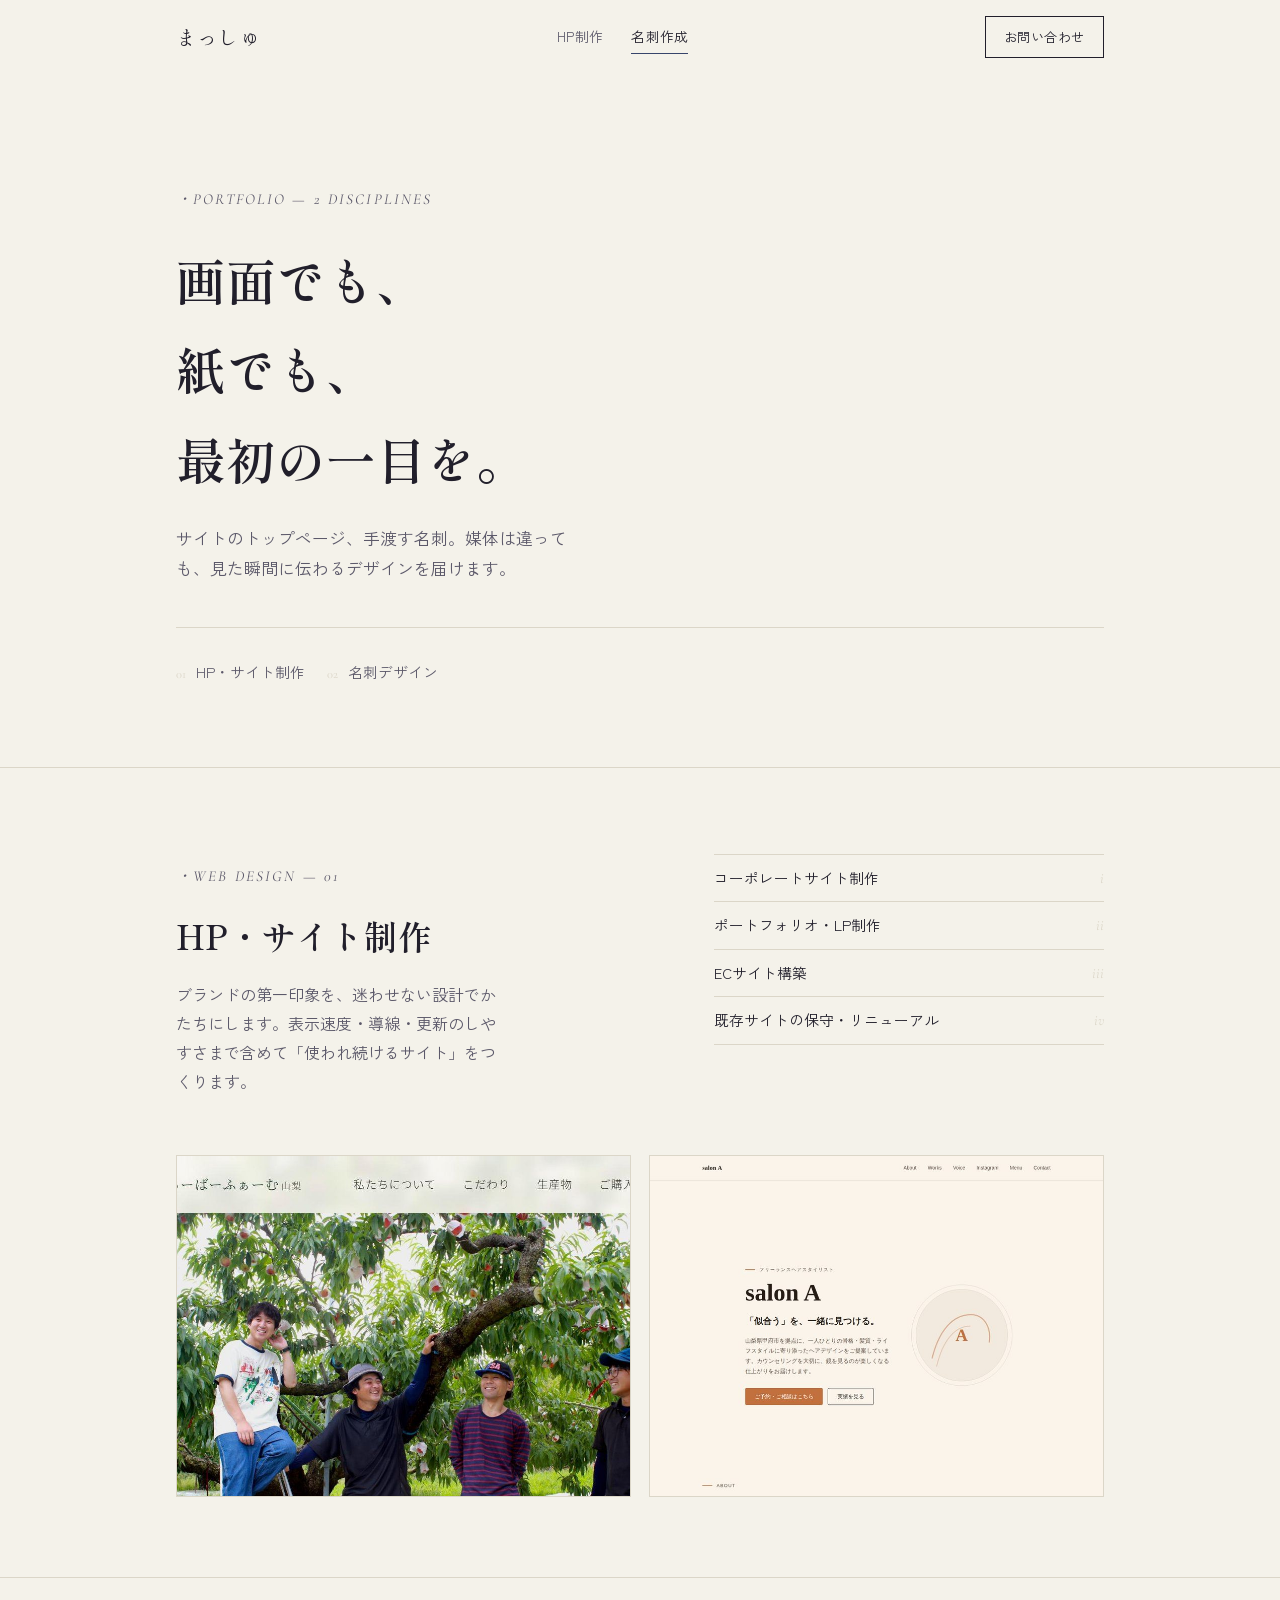
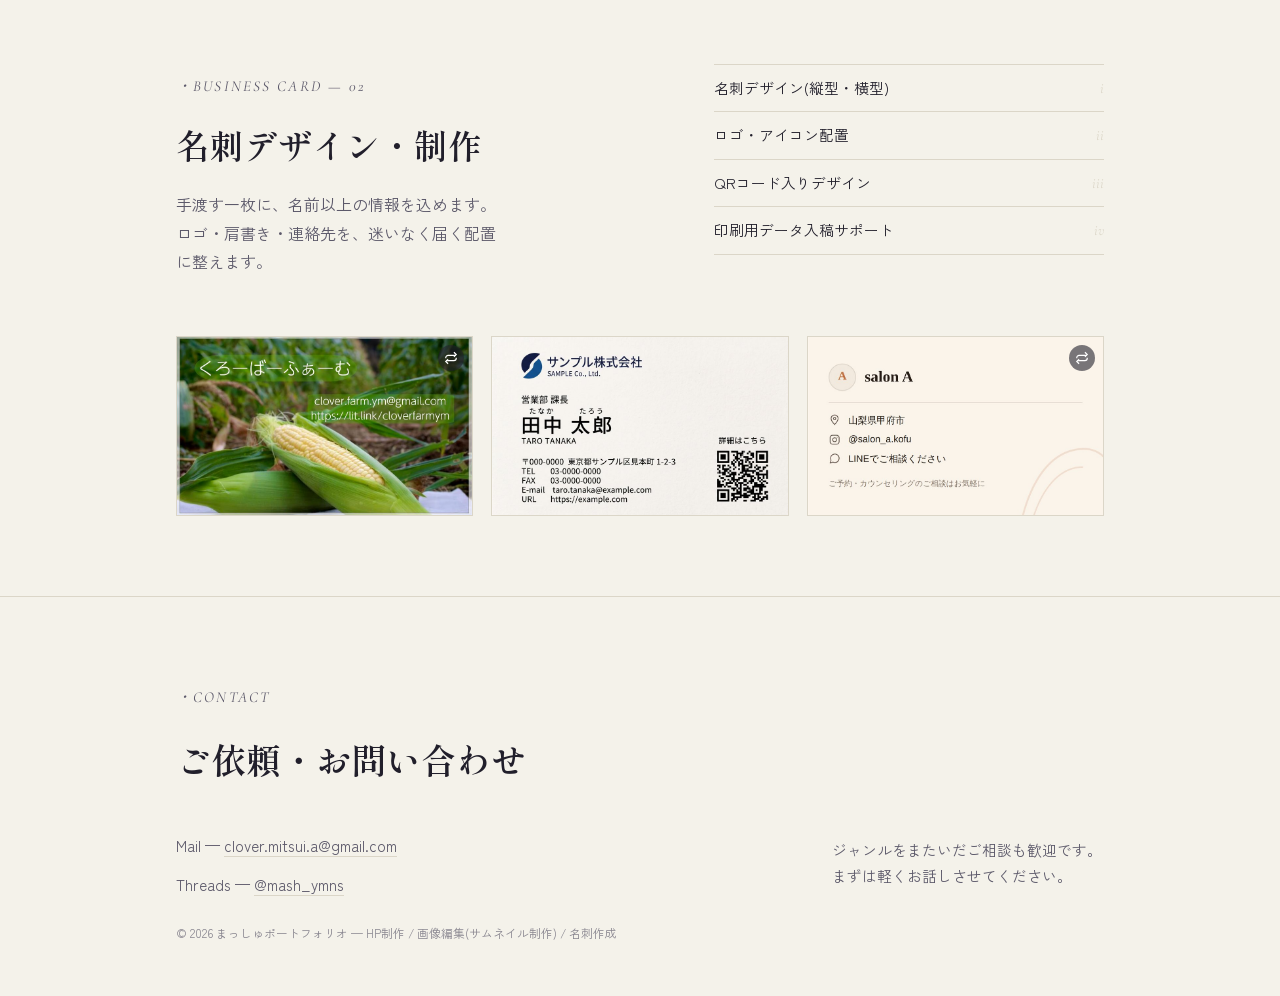
==== images/produce/index.html @ c039bc0c "Add files via upload" ====
<!DOCTYPE html>
<html lang="ja">
<head>
<meta charset="UTF-8">
<meta name="viewport" content="width=device-width, initial-scale=1.0">
<title>まっしゅスタジオ</title>
<style>
  @import url('https://fonts.googleapis.com/css2?family=Shippori+Mincho:wght@400;500;600;700&family=Zen+Kaku+Gothic+New:wght@300;400;500;700&family=Cormorant+Garamond:ital,wght@0,500;1,500;1,600&display=swap');

  :root{
    --paper:#F4F2EA;
    --surface:#FFFFFF;
    --ink:#211F2B;
    --ink-soft:#5C596A;
    --indigo:#37456B;
    --plum:#7C4B63;
    --line:#DBD6C8;
    --shadow: 0 1px 0 rgba(33,31,43,0.06);
    --radius: 2px;
  }
  @media (prefers-color-scheme: dark){
    :root:not([data-theme="light"]){
      --paper:#17171D;
      --surface:#1F2028;
      --ink:#EDEAE1;
      --ink-soft:#A9A5B2;
      --indigo:#93A6D6;
      --plum:#D096AC;
      --line:#34323F;
      --shadow: 0 1px 0 rgba(0,0,0,0.3);
    }
  }
  :root[data-theme="dark"]{
    --paper:#17171D;
    --surface:#1F2028;
    --ink:#EDEAE1;
    --ink-soft:#A9A5B2;
    --indigo:#93A6D6;
    --plum:#D096AC;
    --line:#34323F;
    --shadow: 0 1px 0 rgba(0,0,0,0.3);
  }

  *{box-sizing:border-box;}
  html{scroll-behavior:smooth;}
  body{
    margin:0;
    background:var(--paper);
    color:var(--ink);
    font-family:"Zen Kaku Gothic New", "Hiragino Sans", "Noto Sans JP", sans-serif;
    font-weight:400;
    line-height:1.8;
    -webkit-font-smoothing:antialiased;
  }
  img{max-width:100%;}
  [hidden]{display:none!important;}

  a{color:inherit;}
  h1,h2,h3{font-family:"Shippori Mincho", serif; font-weight:600; text-wrap:balance; margin:0;}
  .eyebrow{
    font-family:"Cormorant Garamond", serif;
    font-style:italic;
    font-size:0.95rem;
    letter-spacing:0.14em;
    color:var(--ink-soft);
    display:flex;
    align-items:center;
    gap:0.6em;
  }

  .wrap{max-width:1040px; margin:0 auto; padding-inline:clamp(20px, 5vw, 56px);}

  /* header / nav */
  header{
    position:sticky; top:0; z-index:50;
    background:color-mix(in srgb, var(--paper) 88%, transparent);
    backdrop-filter:blur(6px);
    border-bottom:1px solid transparent;
    transition:border-color .25s ease;
  }
  header.scrolled{border-bottom-color:var(--line);}
  .nav-row{
    display:flex; align-items:center; justify-content:space-between;
    gap:24px; padding-block:16px;
  }
  .brand{
    font-family:"Shippori Mincho", serif;
    font-size:1.25rem;
    letter-spacing:0.06em;
  }
  .brand small{
    display:block;
    font-family:"Cormorant Garamond", serif; font-style:italic;
    font-size:0.7rem; letter-spacing:0.18em; color:var(--ink-soft);
    margin-top:2px;
  }
  nav.links{
    display:flex; gap:clamp(14px,2.4vw,28px);
    overflow-x:auto; scrollbar-width:none;
    font-size:0.86rem; letter-spacing:0.02em;
  }
  nav.links::-webkit-scrollbar{display:none;}
  nav.links a{
    white-space:nowrap; text-decoration:none; color:var(--ink-soft);
    padding-block:4px; border-bottom:1px solid transparent;
    transition:color .2s ease, border-color .2s ease;
  }
  nav.links a:hover, nav.links a.active{color:var(--ink); border-color:var(--indigo);}
  .contact-pill{
    flex:none;
    border:1px solid var(--ink);
    padding:8px 18px;
    font-size:0.82rem;
    letter-spacing:0.04em;
    text-decoration:none;
    color:var(--ink);
    transition:background .2s ease, color .2s ease;
    white-space:nowrap;
  }
  .contact-pill:hover{background:var(--ink); color:var(--paper);}

  /* hero */
  .hero{padding-block:clamp(56px,10vw,96px) clamp(40px,7vw,72px);}
  .hero .eyebrow{margin-bottom:22px;}
  .hero h1{
    font-size:clamp(2rem, 4.6vw, 3.1rem);
    max-width:14ch;
  }
  .hero .thesis{
    margin-top:20px;
    max-width:46ch;
    font-size:1.05rem;
    color:var(--ink-soft);
  }
  .discipline-index{
    margin-top:44px;
    border-top:1px solid var(--line);
    padding-top:22px;
    display:flex; flex-wrap:wrap;
    gap:10px 0;
  }
  .discipline-index a{
    text-decoration:none;
    display:flex; align-items:baseline; gap:10px;
    padding:9px 22px 9px 0;
    font-size:0.92rem;
    color:var(--ink-soft);
  }
  .discipline-index a:hover{color:var(--indigo);}
  .discipline-index .num{
    font-family:"Cormorant Garamond", serif;
    font-size:0.78rem;
    color:var(--line);
  }

  /* service sections */
  .service{
    padding-block:clamp(48px,8vw,80px);
    border-top:1px solid var(--line);
  }
  .service-head{
    display:grid;
    grid-template-columns:1.3fr 1fr;
    gap:32px;
    align-items:start;
  }
  .service-head h2{font-size:clamp(1.5rem,3vw,2.1rem); margin-top:14px;}
  .philosophy{margin-top:14px; color:var(--ink-soft); max-width:40ch;}
  .menu-list{margin:6px 0 0; padding:0; list-style:none;}
  .menu-list li{
    padding-block:10px;
    border-bottom:1px solid var(--line);
    font-size:0.92rem;
    display:flex; justify-content:space-between; gap:12px;
    color:var(--ink-soft);
  }
  .menu-list li:first-child{border-top:1px solid var(--line);}
  .menu-list li span:first-child{color:var(--ink);}
  .menu-list li .mk{font-family:"Cormorant Garamond", serif; font-style:italic; color:var(--line);}

  .tiles{
    margin-top:clamp(28px,5vw,44px);
    display:grid;
    gap:18px;
  }
  .tile{
    position:relative;
    border:1px solid var(--line);
    overflow:hidden;
    background:var(--surface);
  }
  .tile .art{
    display:flex; align-items:center; justify-content:center;
    width:100%; height:100%;
  }
  .tile .art svg{width:34%; max-width:64px; opacity:0.85;}
  .tile > img{width:100%; height:100%; object-fit:cover; display:block;}
  .tile figcaption, .tile .cap{
    position:absolute; left:0; right:0; bottom:0;
    padding:10px 14px;
    font-size:0.78rem;
    color:var(--ink-soft);
    background:linear-gradient(0deg, color-mix(in srgb, var(--surface) 88%, transparent), transparent);
    z-index:2;
  }
  figure{margin:0;}

  .tiles.g2{grid-template-columns:repeat(2,1fr);}
  .tiles.g3{grid-template-columns:repeat(3,1fr);}
  .tiles.g4{grid-template-columns:repeat(4,1fr);}
  .ratio-43{aspect-ratio:4/3;}
  .ratio-11{aspect-ratio:1/1;}
  .ratio-34{aspect-ratio:3/4;}
  .ratio-card{aspect-ratio:91/55;}

  .tile--web{background:linear-gradient(150deg, color-mix(in srgb, var(--indigo) 20%, var(--surface)), color-mix(in srgb, var(--indigo) 4%, var(--surface)));}
  .tile--card{background:linear-gradient(150deg, color-mix(in srgb, var(--ink) 14%, var(--surface)), color-mix(in srgb, var(--ink) 3%, var(--surface)));}

  .tile--web .art svg{color:var(--indigo);}
  .tile--card .art svg{color:var(--ink-soft);}

  /* flip card (real work sample) */
  .flip-card{
    appearance:none; -webkit-appearance:none;
    padding:0; margin:0; font:inherit; text-align:left;
    display:block; cursor:pointer;
  }
  .flip-card-inner{
    display:block; position:relative; width:100%; height:100%;
    transition:transform .6s cubic-bezier(.4,.2,.2,1);
    transform-style:preserve-3d;
  }
  .flip-card.is-flipped .flip-card-inner{transform:rotateY(180deg);}
  .flip-face{
    display:block; position:absolute; inset:0;
    backface-visibility:hidden; -webkit-backface-visibility:hidden;
  }
  .flip-face img{width:100%; height:100%; object-fit:cover; display:block;}
  .flip-back{transform:rotateY(180deg);}
  .flip-hint{
    position:absolute; top:8px; right:8px;
    width:26px; height:26px; border-radius:50%;
    background:color-mix(in srgb, var(--ink) 60%, transparent);
    color:#fff; display:flex; align-items:center; justify-content:center;
    pointer-events:none; z-index:2;
  }
  .flip-hint svg{width:14px; height:14px;}

  /* footer */
  footer{
    border-top:1px solid var(--line);
    padding-block:clamp(48px,8vw,72px) 40px;
  }
  footer h2{font-size:clamp(1.5rem,3.4vw,2.2rem); white-space:nowrap;}
  .footer-grid{
    margin-top:32px;
    display:grid;
    grid-template-columns:1fr auto;
    gap:24px;
    align-items:end;
  }
  .contact-list{list-style:none; margin:0; padding:0; font-size:0.94rem; color:var(--ink-soft);}
  .contact-list li{padding-block:6px;}
  .contact-list a{text-decoration:none; border-bottom:1px solid var(--line);}
  .contact-list a:hover{border-color:var(--indigo); color:var(--indigo);}
  .fineprint{margin-top:18px; font-size:0.74rem; color:var(--ink-soft); opacity:0.7;}

  @media (max-width:760px){
    .service-head{grid-template-columns:1fr;}
    .tiles.g3, .tiles.g4{grid-template-columns:repeat(2,1fr);}
    .footer-grid{grid-template-columns:1fr;}
  }
  @media (max-width:480px){
    .tiles.g2, .tiles.g3, .tiles.g4{grid-template-columns:1fr;}
  }

  :focus-visible{outline:2px solid var(--indigo); outline-offset:2px;}
  @media (prefers-reduced-motion: reduce){
    html{scroll-behavior:auto;}
    *{transition:none!important;}
  }
</style>
</head>
<body>


<header id="site-header">
  <div class="wrap nav-row">
    <a href="#top" class="brand" style="text-decoration:none;">まっしゅ
    </a>
    <nav class="links" id="nav-links">
      <a href="#web" data-nav>HP制作</a>
      <a href="#card" data-nav>名刺作成</a>
    </nav>
    <a class="contact-pill" href="#contact">お問い合わせ</a>
  </div>
</header>

<main id="top">

  <section class="hero wrap">
    <p class="eyebrow">・PORTFOLIO — 2 DISCIPLINES</p>
    <h1>画面でも、紙でも、<br>最初の一目を。</h1>
    <p class="thesis">
      サイトのトップページ、手渡す名刺。媒体は違っても、見た瞬間に伝わるデザインを届けます。
    </p>
    <div class="discipline-index">
      <a href="#web"><span class="num">01</span>HP・サイト制作</a>
      <a href="#card"><span class="num">02</span>名刺デザイン</a>
    </div>
  </section>

  <!-- 01 WEB -->
  <section class="service" id="web">
    <div class="wrap">
      <div class="service-head">
        <div>
          <p class="eyebrow">・WEB DESIGN — 01</p>
          <h2>HP・サイト制作</h2>
          <p class="philosophy">ブランドの第一印象を、迷わせない設計でかたちにします。表示速度・導線・更新のしやすさまで含めて「使われ続けるサイト」をつくります。</p>
        </div>
        <ul class="menu-list">
          <li><span>コーポレートサイト制作</span><span class="mk">i</span></li>
          <li><span>ポートフォリオ・LP制作</span><span class="mk">ii</span></li>
          <li><span>ECサイト構築</span><span class="mk">iii</span></li>
          <li><span>既存サイトの保守・リニューアル</span><span class="mk">iv</span></li>
        </ul>
      </div>
      <div class="tiles g2">
        <a href="https://mash-yamanashi.github.io/cloverfarm-hp/" target="_blank" rel="noopener" style="text-decoration:none;color:inherit;display:block;" aria-label="くろーばーふぁーむ山梨 のサイトを新しいタブで開く">
          <figure class="tile ratio-43 tile--web">
            <img src="[data-uri]" alt="くろーばーふぁーむ山梨 コーポレートサイトのトップページ">
          </figure>
        </a>
        <a href="salon-a.html" target="_blank" rel="noopener" style="text-decoration:none;color:inherit;display:block;" aria-label="salon A のサイトを新しいタブで開く">
  <figure class="tile ratio-43 tile--web">
            <img src="[data-uri]" alt="美容師サロンサイト「salon A」トップページデザイン">
            </figure>
        </a>
      </div>
    </div>
  </section>

  <!-- 03 BUSINESS CARD -->
  <section class="service" id="card">
    <div class="wrap">
      <div class="service-head">
        <div>
          <p class="eyebrow">・BUSINESS CARD — 02</p>
          <h2>名刺デザイン・制作</h2>
          <p class="philosophy">手渡す一枚に、名前以上の情報を込めます。ロゴ・肩書き・連絡先を、迷いなく届く配置に整えます。</p>
        </div>
        <ul class="menu-list">
          <li><span>名刺デザイン(縦型・横型)</span><span class="mk">i</span></li>
          <li><span>ロゴ・アイコン配置</span><span class="mk">ii</span></li>
          <li><span>QRコード入りデザイン</span><span class="mk">iii</span></li>
          <li><span>印刷用データ入稿サポート</span><span class="mk">iv</span></li>
        </ul>
      </div>
      <div class="tiles g3">
        <button type="button" class="tile ratio-card flip-card" aria-pressed="false" aria-label="くろーばーふぁーむ 様 名刺デザイン。クリックで裏面を表示">
          <span class="flip-card-inner">
            <span class="flip-face flip-front"><img src="[data-uri]" alt="くろーばーふぁーむ 名刺デザイン(表)"></span>
            <span class="flip-face flip-back"><img src="[data-uri]" alt="くろーばーふぁーむ 名刺デザイン(裏)"></span>
          </span>
          <span class="flip-hint" aria-hidden="true"><svg viewBox="0 0 24 24" fill="none" stroke="currentColor" stroke-width="2"><path d="M17 2.1l4 4-4 4"/><path d="M3 12.6v-1a4 4 0 0 1 4-4h13.4"/><path d="M7 21.9l-4-4 4-4"/><path d="M21 11.4v1a4 4 0 0 1-4 4H3.6"/></svg></span>
        </button>
        <figure class="tile ratio-card tile--card">
          <img src="[data-uri]" alt="サンプル株式会社 名刺デザイン(QRコード入りテンプレート)">
        </figure>
        <button type="button" class="tile ratio-card flip-card" aria-pressed="false" aria-label="salon A 様 名刺デザイン。クリックで裏面を表示">
          <span class="flip-card-inner">
            <span class="flip-face flip-front"><img src="[data-uri]" alt="salon A 名刺デザイン(表)"></span>
            <span class="flip-face flip-back"><img src="[data-uri]" alt="salon A 名刺デザイン(裏)"></span>
          </span>
          <span class="flip-hint" aria-hidden="true"><svg viewBox="0 0 24 24" fill="none" stroke="currentColor" stroke-width="2"><path d="M17 2.1l4 4-4 4"/><path d="M3 12.6v-1a4 4 0 0 1 4-4h13.4"/><path d="M7 21.9l-4-4 4-4"/><path d="M21 11.4v1a4 4 0 0 1-4 4H3.6"/></svg></span>
        </button>
      </div>
    </div>
  </section>

  <footer id="contact">
    <div class="wrap">
      <p class="eyebrow">・CONTACT</p>
      <h2>ご依頼・お問い合わせ</h2>
      <div class="footer-grid">
        <ul class="contact-list">
          <li>Mail — <a href="mailto:clover.mitsui.a@gmail.com">clover.mitsui.a@gmail.com</a></li>
          <li>Threads — <a href="https://www.threads.net/@mash_ymns" target="_blank" rel="noopener">@mash_ymns</a></li>
        </ul>
        <p style="max-width:34ch; color:var(--ink-soft); font-size:0.92rem;">ジャンルをまたいだご相談も歓迎です。まずは軽くお話しさせてください。</p>
      </div>
      <p class="fineprint">© 2026 まっしゅポートフォリオ — HP制作 / 画像編集(サムネイル制作) / 名刺作成</p>
    </div>
  </footer>
</main>

<script>
(function(){
  var header = document.getElementById('site-header');
  var onScroll = function(){
    header.classList.toggle('scrolled', window.scrollY > 8);
  };
  window.addEventListener('scroll', onScroll, {passive:true});
  onScroll();

  var links = Array.prototype.slice.call(document.querySelectorAll('#nav-links a'));
  var sections = links.map(function(a){ return document.querySelector(a.getAttribute('href')); }).filter(Boolean);
  if ('IntersectionObserver' in window && sections.length){
    var obs = new IntersectionObserver(function(entries){
      entries.forEach(function(entry){
        if (entry.isIntersecting){
          var id = '#' + entry.target.id;
          links.forEach(function(a){ a.classList.toggle('active', a.getAttribute('href') === id); });
        }
      });
    }, {rootMargin:'-45% 0px -50% 0px', threshold:0});
    sections.forEach(function(s){ obs.observe(s); });
  }

  var flipCards = document.querySelectorAll('.flip-card');
  flipCards.forEach(function(card){
    card.addEventListener('click', function(){
      var flipped = card.classList.toggle('is-flipped');
      card.setAttribute('aria-pressed', flipped ? 'true' : 'false');
    });
  });
})();
</script>

</body>
</html>
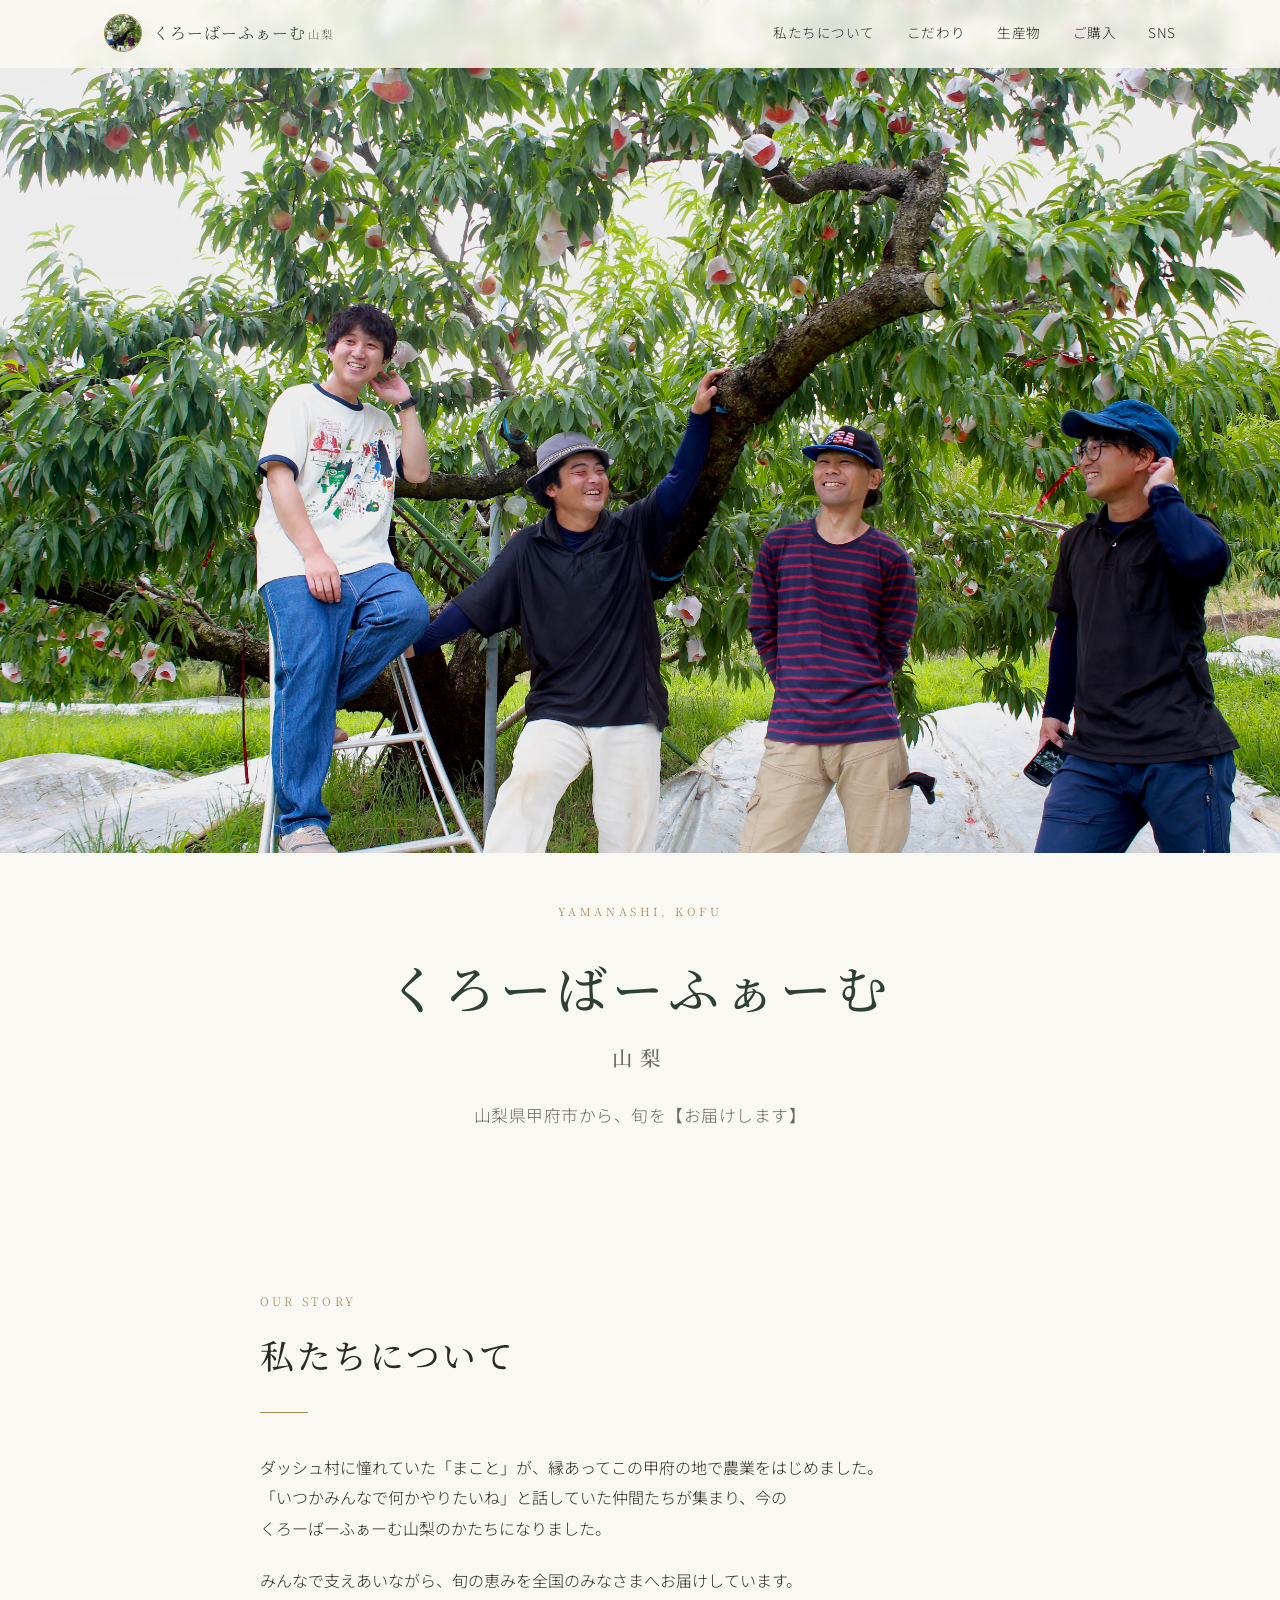
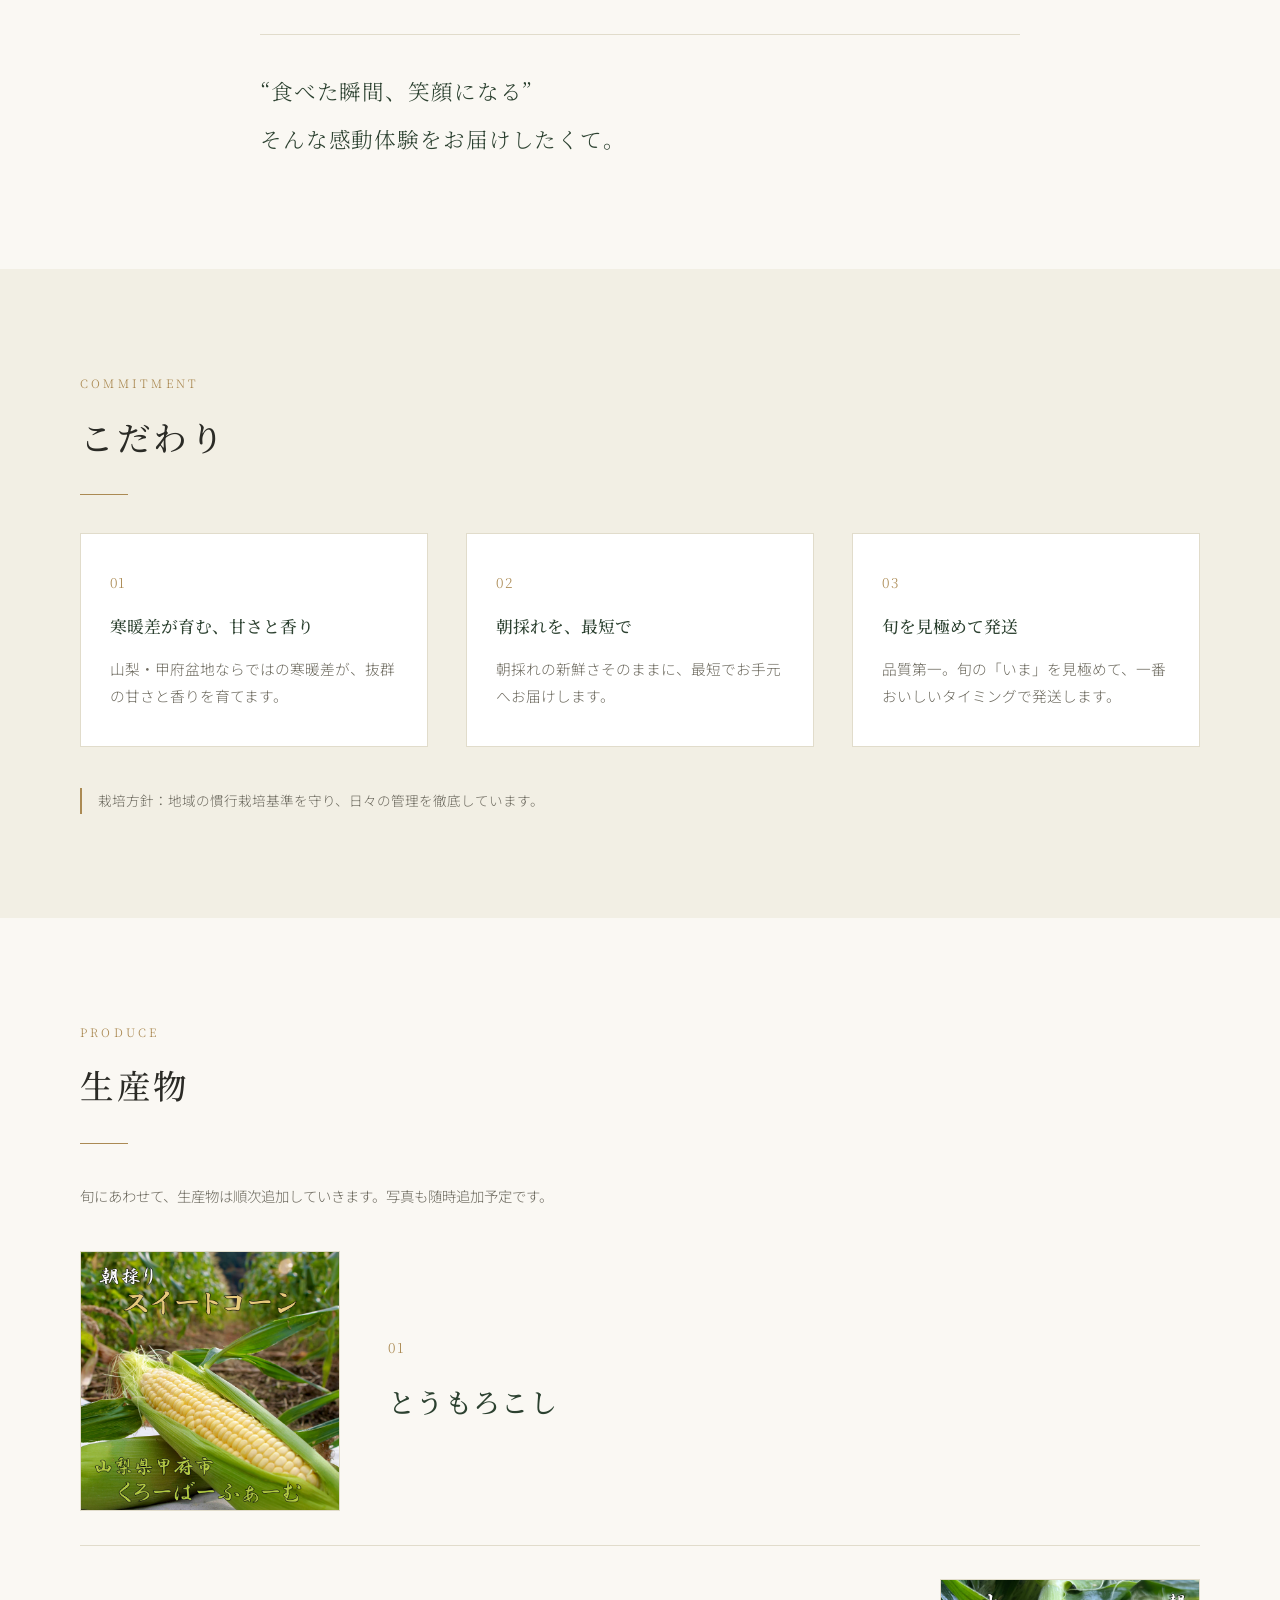
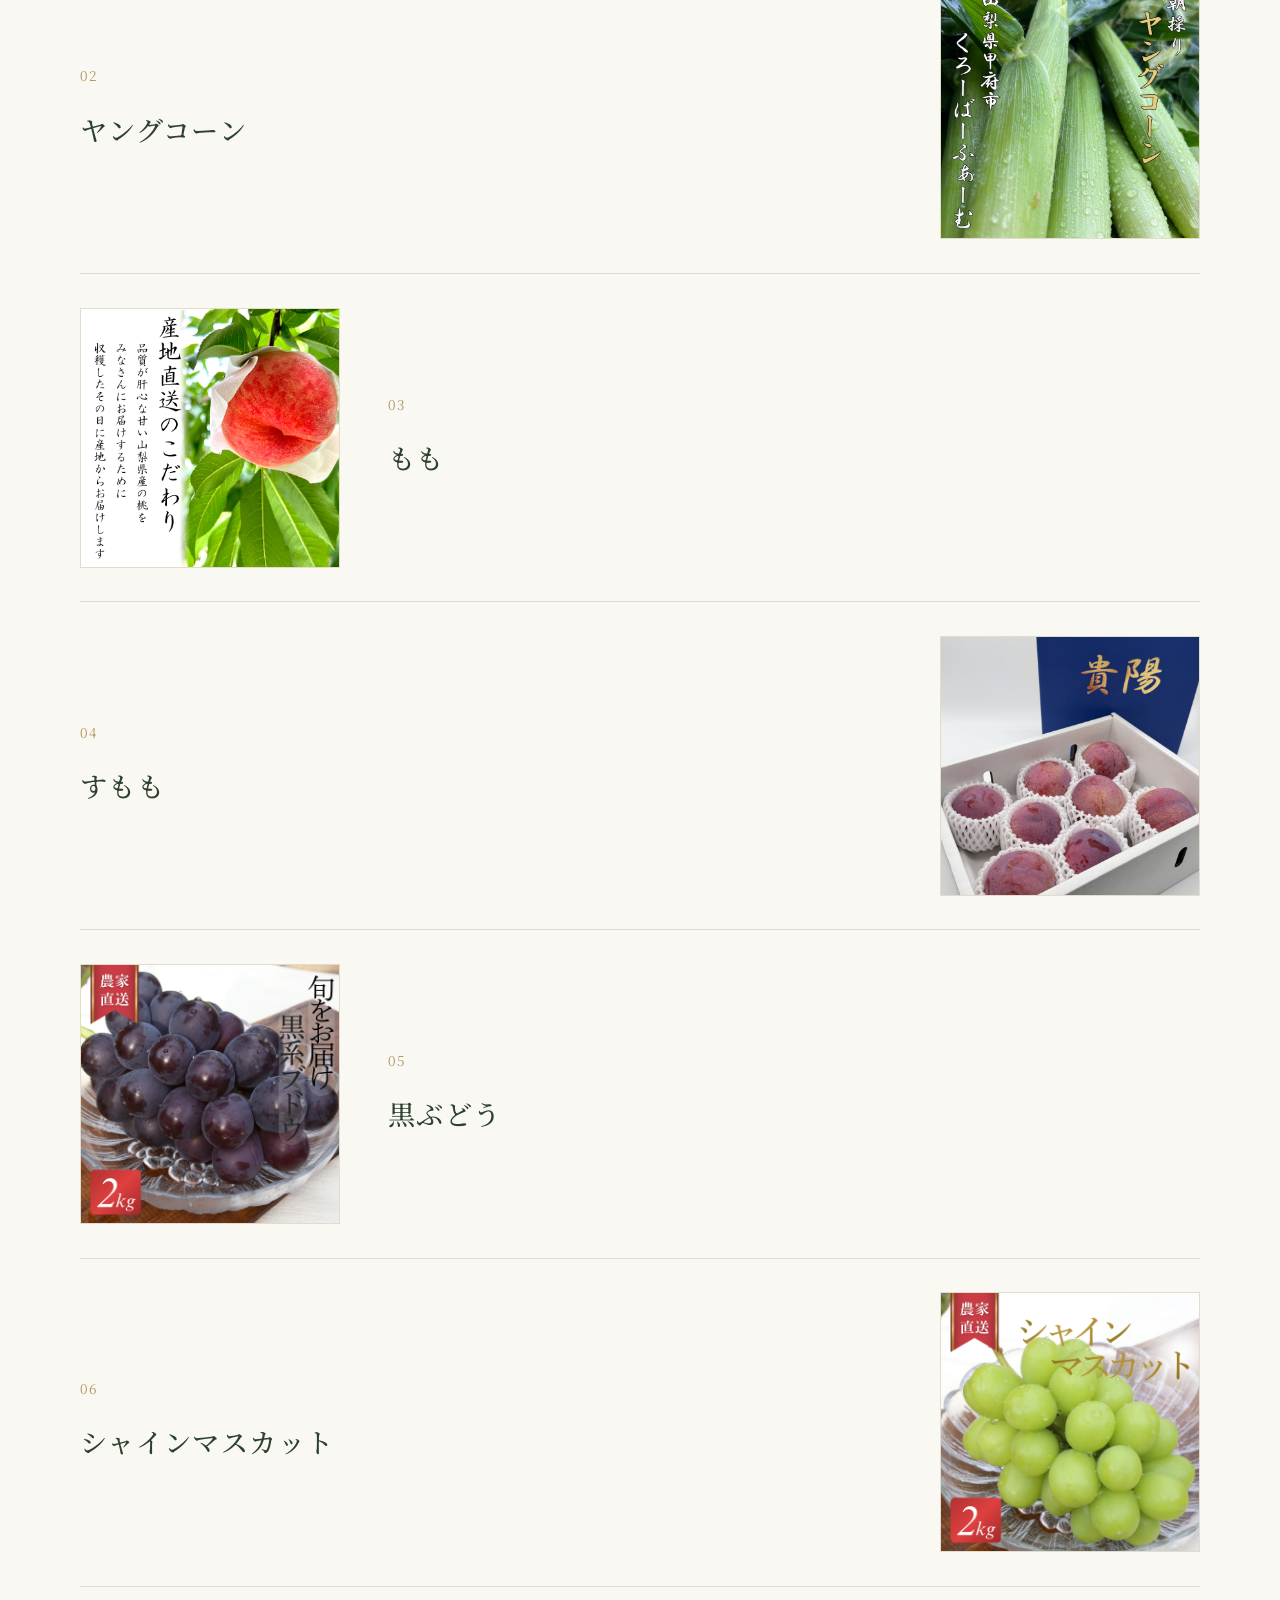
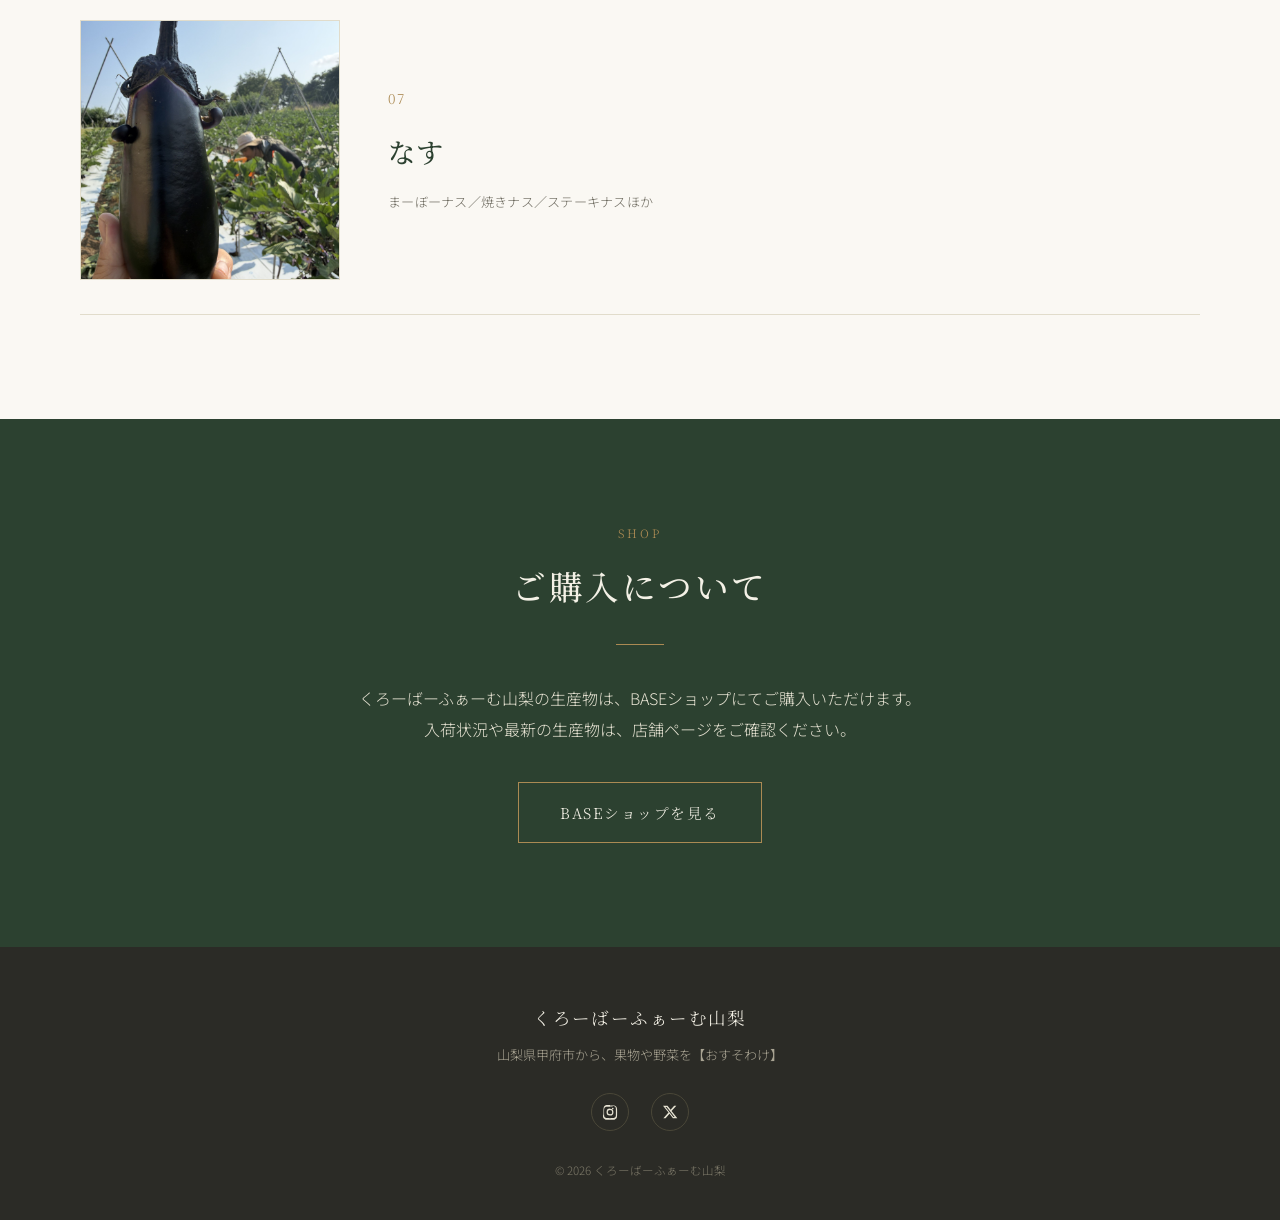
==== commit 3a15dd09: "Add files via upload" ====
--- a/images/produce/index.html
+++ b/images/produce/index.html
@@ -1,432 +1,254 @@
-<!DOCTYPE html>
+<!doctype html>
 <html lang="ja">
 <head>
 <meta charset="UTF-8">
 <meta name="viewport" content="width=device-width, initial-scale=1.0">
-<title>まっしゅスタジオ</title>
-<style>
-  @import url('https://fonts.googleapis.com/css2?family=Shippori+Mincho:wght@400;500;600;700&family=Zen+Kaku+Gothic+New:wght@300;400;500;700&family=Cormorant+Garamond:ital,wght@0,500;1,500;1,600&display=swap');
-
-  :root{
-    --paper:#F4F2EA;
-    --surface:#FFFFFF;
-    --ink:#211F2B;
-    --ink-soft:#5C596A;
-    --indigo:#37456B;
-    --plum:#7C4B63;
-    --line:#DBD6C8;
-    --shadow: 0 1px 0 rgba(33,31,43,0.06);
-    --radius: 2px;
-  }
-  @media (prefers-color-scheme: dark){
-    :root:not([data-theme="light"]){
-      --paper:#17171D;
-      --surface:#1F2028;
-      --ink:#EDEAE1;
-      --ink-soft:#A9A5B2;
-      --indigo:#93A6D6;
-      --plum:#D096AC;
-      --line:#34323F;
-      --shadow: 0 1px 0 rgba(0,0,0,0.3);
-    }
-  }
-  :root[data-theme="dark"]{
-    --paper:#17171D;
-    --surface:#1F2028;
-    --ink:#EDEAE1;
-    --ink-soft:#A9A5B2;
-    --indigo:#93A6D6;
-    --plum:#D096AC;
-    --line:#34323F;
-    --shadow: 0 1px 0 rgba(0,0,0,0.3);
-  }
-
-  *{box-sizing:border-box;}
-  html{scroll-behavior:smooth;}
-  body{
-    margin:0;
-    background:var(--paper);
-    color:var(--ink);
-    font-family:"Zen Kaku Gothic New", "Hiragino Sans", "Noto Sans JP", sans-serif;
-    font-weight:400;
-    line-height:1.8;
-    -webkit-font-smoothing:antialiased;
-  }
-  img{max-width:100%;}
-  [hidden]{display:none!important;}
-
-  a{color:inherit;}
-  h1,h2,h3{font-family:"Shippori Mincho", serif; font-weight:600; text-wrap:balance; margin:0;}
-  .eyebrow{
-    font-family:"Cormorant Garamond", serif;
-    font-style:italic;
-    font-size:0.95rem;
-    letter-spacing:0.14em;
-    color:var(--ink-soft);
-    display:flex;
-    align-items:center;
-    gap:0.6em;
-  }
-
-  .wrap{max-width:1040px; margin:0 auto; padding-inline:clamp(20px, 5vw, 56px);}
-
-  /* header / nav */
-  header{
-    position:sticky; top:0; z-index:50;
-    background:color-mix(in srgb, var(--paper) 88%, transparent);
-    backdrop-filter:blur(6px);
-    border-bottom:1px solid transparent;
-    transition:border-color .25s ease;
-  }
-  header.scrolled{border-bottom-color:var(--line);}
-  .nav-row{
-    display:flex; align-items:center; justify-content:space-between;
-    gap:24px; padding-block:16px;
-  }
-  .brand{
-    font-family:"Shippori Mincho", serif;
-    font-size:1.25rem;
-    letter-spacing:0.06em;
-  }
-  .brand small{
-    display:block;
-    font-family:"Cormorant Garamond", serif; font-style:italic;
-    font-size:0.7rem; letter-spacing:0.18em; color:var(--ink-soft);
-    margin-top:2px;
-  }
-  nav.links{
-    display:flex; gap:clamp(14px,2.4vw,28px);
-    overflow-x:auto; scrollbar-width:none;
-    font-size:0.86rem; letter-spacing:0.02em;
-  }
-  nav.links::-webkit-scrollbar{display:none;}
-  nav.links a{
-    white-space:nowrap; text-decoration:none; color:var(--ink-soft);
-    padding-block:4px; border-bottom:1px solid transparent;
-    transition:color .2s ease, border-color .2s ease;
-  }
-  nav.links a:hover, nav.links a.active{color:var(--ink); border-color:var(--indigo);}
-  .contact-pill{
-    flex:none;
-    border:1px solid var(--ink);
-    padding:8px 18px;
-    font-size:0.82rem;
-    letter-spacing:0.04em;
-    text-decoration:none;
-    color:var(--ink);
-    transition:background .2s ease, color .2s ease;
-    white-space:nowrap;
-  }
-  .contact-pill:hover{background:var(--ink); color:var(--paper);}
-
-  /* hero */
-  .hero{padding-block:clamp(56px,10vw,96px) clamp(40px,7vw,72px);}
-  .hero .eyebrow{margin-bottom:22px;}
-  .hero h1{
-    font-size:clamp(2rem, 4.6vw, 3.1rem);
-    max-width:14ch;
-  }
-  .hero .thesis{
-    margin-top:20px;
-    max-width:46ch;
-    font-size:1.05rem;
-    color:var(--ink-soft);
-  }
-  .discipline-index{
-    margin-top:44px;
-    border-top:1px solid var(--line);
-    padding-top:22px;
-    display:flex; flex-wrap:wrap;
-    gap:10px 0;
-  }
-  .discipline-index a{
-    text-decoration:none;
-    display:flex; align-items:baseline; gap:10px;
-    padding:9px 22px 9px 0;
-    font-size:0.92rem;
-    color:var(--ink-soft);
-  }
-  .discipline-index a:hover{color:var(--indigo);}
-  .discipline-index .num{
-    font-family:"Cormorant Garamond", serif;
-    font-size:0.78rem;
-    color:var(--line);
-  }
-
-  /* service sections */
-  .service{
-    padding-block:clamp(48px,8vw,80px);
-    border-top:1px solid var(--line);
-  }
-  .service-head{
-    display:grid;
-    grid-template-columns:1.3fr 1fr;
-    gap:32px;
-    align-items:start;
-  }
-  .service-head h2{font-size:clamp(1.5rem,3vw,2.1rem); margin-top:14px;}
-  .philosophy{margin-top:14px; color:var(--ink-soft); max-width:40ch;}
-  .menu-list{margin:6px 0 0; padding:0; list-style:none;}
-  .menu-list li{
-    padding-block:10px;
-    border-bottom:1px solid var(--line);
-    font-size:0.92rem;
-    display:flex; justify-content:space-between; gap:12px;
-    color:var(--ink-soft);
-  }
-  .menu-list li:first-child{border-top:1px solid var(--line);}
-  .menu-list li span:first-child{color:var(--ink);}
-  .menu-list li .mk{font-family:"Cormorant Garamond", serif; font-style:italic; color:var(--line);}
-
-  .tiles{
-    margin-top:clamp(28px,5vw,44px);
-    display:grid;
-    gap:18px;
-  }
-  .tile{
-    position:relative;
-    border:1px solid var(--line);
-    overflow:hidden;
-    background:var(--surface);
-  }
-  .tile .art{
-    display:flex; align-items:center; justify-content:center;
-    width:100%; height:100%;
-  }
-  .tile .art svg{width:34%; max-width:64px; opacity:0.85;}
-  .tile > img{width:100%; height:100%; object-fit:cover; display:block;}
-  .tile figcaption, .tile .cap{
-    position:absolute; left:0; right:0; bottom:0;
-    padding:10px 14px;
-    font-size:0.78rem;
-    color:var(--ink-soft);
-    background:linear-gradient(0deg, color-mix(in srgb, var(--surface) 88%, transparent), transparent);
-    z-index:2;
-  }
-  figure{margin:0;}
-
-  .tiles.g2{grid-template-columns:repeat(2,1fr);}
-  .tiles.g3{grid-template-columns:repeat(3,1fr);}
-  .tiles.g4{grid-template-columns:repeat(4,1fr);}
-  .ratio-43{aspect-ratio:4/3;}
-  .ratio-11{aspect-ratio:1/1;}
-  .ratio-34{aspect-ratio:3/4;}
-  .ratio-card{aspect-ratio:91/55;}
-
-  .tile--web{background:linear-gradient(150deg, color-mix(in srgb, var(--indigo) 20%, var(--surface)), color-mix(in srgb, var(--indigo) 4%, var(--surface)));}
-  .tile--card{background:linear-gradient(150deg, color-mix(in srgb, var(--ink) 14%, var(--surface)), color-mix(in srgb, var(--ink) 3%, var(--surface)));}
-
-  .tile--web .art svg{color:var(--indigo);}
-  .tile--card .art svg{color:var(--ink-soft);}
-
-  /* flip card (real work sample) */
-  .flip-card{
-    appearance:none; -webkit-appearance:none;
-    padding:0; margin:0; font:inherit; text-align:left;
-    display:block; cursor:pointer;
-  }
-  .flip-card-inner{
-    display:block; position:relative; width:100%; height:100%;
-    transition:transform .6s cubic-bezier(.4,.2,.2,1);
-    transform-style:preserve-3d;
-  }
-  .flip-card.is-flipped .flip-card-inner{transform:rotateY(180deg);}
-  .flip-face{
-    display:block; position:absolute; inset:0;
-    backface-visibility:hidden; -webkit-backface-visibility:hidden;
-  }
-  .flip-face img{width:100%; height:100%; object-fit:cover; display:block;}
-  .flip-back{transform:rotateY(180deg);}
-  .flip-hint{
-    position:absolute; top:8px; right:8px;
-    width:26px; height:26px; border-radius:50%;
-    background:color-mix(in srgb, var(--ink) 60%, transparent);
-    color:#fff; display:flex; align-items:center; justify-content:center;
-    pointer-events:none; z-index:2;
-  }
-  .flip-hint svg{width:14px; height:14px;}
-
-  /* footer */
-  footer{
-    border-top:1px solid var(--line);
-    padding-block:clamp(48px,8vw,72px) 40px;
-  }
-  footer h2{font-size:clamp(1.5rem,3.4vw,2.2rem); white-space:nowrap;}
-  .footer-grid{
-    margin-top:32px;
-    display:grid;
-    grid-template-columns:1fr auto;
-    gap:24px;
-    align-items:end;
-  }
-  .contact-list{list-style:none; margin:0; padding:0; font-size:0.94rem; color:var(--ink-soft);}
-  .contact-list li{padding-block:6px;}
-  .contact-list a{text-decoration:none; border-bottom:1px solid var(--line);}
-  .contact-list a:hover{border-color:var(--indigo); color:var(--indigo);}
-  .fineprint{margin-top:18px; font-size:0.74rem; color:var(--ink-soft); opacity:0.7;}
-
-  @media (max-width:760px){
-    .service-head{grid-template-columns:1fr;}
-    .tiles.g3, .tiles.g4{grid-template-columns:repeat(2,1fr);}
-    .footer-grid{grid-template-columns:1fr;}
-  }
-  @media (max-width:480px){
-    .tiles.g2, .tiles.g3, .tiles.g4{grid-template-columns:1fr;}
-  }
-
-  :focus-visible{outline:2px solid var(--indigo); outline-offset:2px;}
-  @media (prefers-reduced-motion: reduce){
-    html{scroll-behavior:auto;}
-    *{transition:none!important;}
-  }
-</style>
+<title>くろーばーふぁーむ山梨｜山梨県甲府市の農園</title>
+<meta name="description" content="山梨県甲府市から、果物や野菜をおすそわけ。くろーばーふぁーむ山梨の公式サイトです。">
+<link rel="preconnect" href="https://fonts.googleapis.com">
+<link rel="preconnect" href="https://fonts.gstatic.com" crossorigin>
+<link href="https://fonts.googleapis.com/css2?family=Noto+Serif+JP:wght@400;500;600&family=Noto+Sans+JP:wght@300;400;500&display=swap" rel="stylesheet">
+<link rel="stylesheet" href="style.css">
 </head>
 <body>
 
-
-<header id="site-header">
-  <div class="wrap nav-row">
-    <a href="#top" class="brand" style="text-decoration:none;">まっしゅ
+<header class="site-header">
+  <div class="header-inner">
+    <a href="#top" class="brand">
+      <span class="brand-mark">
+        <img src="images/hero.jpg" alt="くろーばーふぁーむ山梨 ロゴ（仮）">
+      </span>
+      <span class="brand-name">くろーばーふぁーむ<small>山梨</small></span>
     </a>
-    <nav class="links" id="nav-links">
-      <a href="#web" data-nav>HP制作</a>
-      <a href="#card" data-nav>名刺作成</a>
+    <nav class="site-nav">
+      <button class="nav-toggle" aria-label="メニューを開く" aria-expanded="false">
+        <span></span><span></span><span></span>
+      </button>
+      <ul>
+        <li><a href="#about">私たちについて</a></li>
+        <li><a href="#commitment">こだわり</a></li>
+        <li><a href="#produce">生産物</a></li>
+        <li><a href="#shop">ご購入</a></li>
+        <li><a href="#sns">SNS</a></li>
+      </ul>
     </nav>
-    <a class="contact-pill" href="#contact">お問い合わせ</a>
   </div>
 </header>
 
 <main id="top">
 
-  <section class="hero wrap">
-    <p class="eyebrow">・PORTFOLIO — 2 DISCIPLINES</p>
-    <h1>画面でも、紙でも、<br>最初の一目を。</h1>
-    <p class="thesis">
-      サイトのトップページ、手渡す名刺。媒体は違っても、見た瞬間に伝わるデザインを届けます。
-    </p>
-    <div class="discipline-index">
-      <a href="#web"><span class="num">01</span>HP・サイト制作</a>
-      <a href="#card"><span class="num">02</span>名刺デザイン</a>
-    </div>
-  </section>
-
-  <!-- 01 WEB -->
-  <section class="service" id="web">
-    <div class="wrap">
-      <div class="service-head">
-        <div>
-          <p class="eyebrow">・WEB DESIGN — 01</p>
-          <h2>HP・サイト制作</h2>
-          <p class="philosophy">ブランドの第一印象を、迷わせない設計でかたちにします。表示速度・導線・更新のしやすさまで含めて「使われ続けるサイト」をつくります。</p>
-        </div>
-        <ul class="menu-list">
-          <li><span>コーポレートサイト制作</span><span class="mk">i</span></li>
-          <li><span>ポートフォリオ・LP制作</span><span class="mk">ii</span></li>
-          <li><span>ECサイト構築</span><span class="mk">iii</span></li>
-          <li><span>既存サイトの保守・リニューアル</span><span class="mk">iv</span></li>
-        </ul>
+  <!-- ===== Hero ===== -->
+  <section class="hero">
+    <div class="hero-media">
+      <img src="images/hero.jpg" alt="桃の木の下で笑うくろーばーふぁーむ山梨のメンバー">
+    </div>
+  </section>
+  <div class="hero-caption">
+    <p class="eyebrow">Yamanashi, Kofu</p>
+    <h1>くろーばーふぁーむ<span>山梨</span></h1>
+    <p class="hero-copy">山梨県甲府市から、旬を<br class="sp-only">【お届けします】</p>
+  </div>
+
+  <!-- ===== About / Story ===== -->
+  <section id="about" class="section about">
+    <div class="section-inner narrow">
+      <p class="section-eyebrow">Our Story</p>
+      <h2>私たちについて</h2>
+      <div class="divider" aria-hidden="true"></div>
+      <p class="lead">
+        ダッシュ村に憧れていた「まこと」が、縁あってこの甲府の地で農業をはじめました。<br>
+        「いつかみんなで何かやりたいね」と話していた仲間たちが集まり、今の<br class="pc-only">くろーばーふぁーむ山梨のかたちになりました。
+      </p>
+      <p class="lead">
+        みんなで支えあいながら、旬の恵みを全国のみなさまへお届けしています。
+      </p>
+      <blockquote class="philosophy">
+        <p>“食べた瞬間、笑顔になる”</p>
+        <p>そんな感動体験をお届けしたくて。</p>
+      </blockquote>
+    </div>
+  </section>
+
+  <!-- ===== Commitment ===== -->
+  <section id="commitment" class="section commitment">
+    <div class="section-inner">
+      <p class="section-eyebrow">Commitment</p>
+      <h2>こだわり</h2>
+      <div class="divider" aria-hidden="true"></div>
+
+      <div class="commitment-grid">
+        <article class="commitment-card">
+          <span class="commitment-index">01</span>
+          <h3>寒暖差が育む、甘さと香り</h3>
+          <p>山梨・甲府盆地ならではの寒暖差が、抜群の甘さと香りを育てます。</p>
+        </article>
+        <article class="commitment-card">
+          <span class="commitment-index">02</span>
+          <h3>朝採れを、最短で</h3>
+          <p>朝採れの新鮮さそのままに、最短でお手元へお届けします。</p>
+        </article>
+        <article class="commitment-card">
+          <span class="commitment-index">03</span>
+          <h3>旬を見極めて発送</h3>
+          <p>品質第一。旬の「いま」を見極めて、一番おいしいタイミングで発送します。</p>
+        </article>
       </div>
-      <div class="tiles g2">
-        <a href="https://mash-yamanashi.github.io/cloverfarm-hp/" target="_blank" rel="noopener" style="text-decoration:none;color:inherit;display:block;" aria-label="くろーばーふぁーむ山梨 のサイトを新しいタブで開く">
-          <figure class="tile ratio-43 tile--web">
-            <img src="[data-uri]" alt="くろーばーふぁーむ山梨 コーポレートサイトのトップページ">
-          </figure>
+
+      <p class="cultivation-note">栽培方針：地域の慣行栽培基準を守り、日々の管理を徹底しています。</p>
+    </div>
+  </section>
+
+  <!-- ===== Produce ===== -->
+  <section id="produce" class="section produce">
+    <div class="section-inner">
+      <p class="section-eyebrow">Produce</p>
+      <h2>生産物</h2>
+      <div class="divider" aria-hidden="true"></div>
+      <p class="produce-note">旬にあわせて、生産物は順次追加していきます。写真も随時追加予定です。</p>
+
+      <!--
+        生産物リスト：
+        1件 = <li class="produce-row"> 〜 </li>
+        写真が届いたら、.produce-media の中身を
+          <img src="images/produce/【ファイル名】.jpg" alt="〜">
+        に差し替えてください（.produce-placeholder のdivを削除）。
+        新しい品目を追加する場合は、行をまるごとコピーして書き換えてください。
+      -->
+      <ul class="produce-list">
+
+        <li class="produce-row">
+          <div class="produce-media">
+            <img src="images/produce/corn.jpg" alt="朝採りのとうもろこし">
+          </div>
+          <div class="produce-text">
+            <span class="produce-index">01</span>
+            <h3>とうもろこし</h3>
+          </div>
+        </li>
+
+        <li class="produce-row">
+          <div class="produce-media">
+            <img src="images/produce/young-corn.jpg" alt="朝採りのヤングコーン">
+          </div>
+          <div class="produce-text">
+            <span class="produce-index">02</span>
+            <h3>ヤングコーン</h3>
+          </div>
+        </li>
+
+        <li class="produce-row">
+          <div class="produce-media">
+            <img src="images/produce/peach.jpg" alt="山梨県産のもも">
+          </div>
+          <div class="produce-text">
+            <span class="produce-index">03</span>
+            <h3>もも</h3>
+          </div>
+        </li>
+
+        <li class="produce-row">
+          <div class="produce-media">
+            <img src="images/produce/sumomo.jpg" alt="山梨県産のすもも">
+          </div>
+          <div class="produce-text">
+            <span class="produce-index">04</span>
+            <h3>すもも</h3>
+          </div>
+        </li>
+
+        <li class="produce-row">
+          <div class="produce-media">
+            <img src="images/produce/black-grape.png" alt="黒系ぶどう">
+          </div>
+          <div class="produce-text">
+            <span class="produce-index">05</span>
+            <h3>黒ぶどう</h3>
+          </div>
+        </li>
+
+        <li class="produce-row">
+          <div class="produce-media">
+            <img src="images/produce/shine-muscat.png" alt="シャインマスカット">
+          </div>
+          <div class="produce-text">
+            <span class="produce-index">06</span>
+            <h3>シャインマスカット</h3>
+          </div>
+        </li>
+
+        <li class="produce-row">
+          <div class="produce-media">
+            <img src="images/produce/eggplant.jpg" alt="山梨県産のなす">
+          </div>
+          <div class="produce-text">
+            <span class="produce-index">07</span>
+            <h3>なす</h3>
+            <small>まーぼーナス／焼きナス／ステーキナスほか</small>
+          </div>
+        </li>
+
+        <!--
+        新しい品目を追加する場合は、上の<li class="produce-row">〜</li>を
+        1ブロックまるごとコピーして、番号・品目名を書き換えてください。
+        -->
+
+      </ul>
+    </div>
+  </section>
+
+  <!-- ===== Shop ===== -->
+  <section id="shop" class="section shop">
+    <div class="section-inner narrow center">
+      <p class="section-eyebrow">Shop</p>
+      <h2>ご購入について</h2>
+      <div class="divider" aria-hidden="true"></div>
+      <p class="lead">
+        くろーばーふぁーむ山梨の生産物は、BASEショップにてご購入いただけます。<br>
+        入荷状況や最新の生産物は、店舗ページをご確認ください。
+      </p>
+      <a class="shop-button" href="https://cloverfarm.base.ec/" target="_blank" rel="noopener">BASEショップを見る</a>
+    </div>
+  </section>
+
+</main>
+
+<!-- ===== Footer / SNS ===== -->
+<footer id="sns" class="site-footer">
+  <div class="footer-inner">
+    <p class="footer-brand">くろーばーふぁーむ山梨</p>
+    <p class="footer-copy">山梨県甲府市から、果物や野菜を【おすそわけ】</p>
+
+    <ul class="sns-list">
+      <li>
+        <a href="https://www.instagram.com/clover.farm_ym/" target="_blank" rel="noopener" aria-label="Instagram">
+          <svg viewBox="0 0 24 24" aria-hidden="true"><path d="M12 2.2c3.2 0 3.6 0 4.85.07 1.17.05 1.97.24 2.43.4a4.9 4.9 0 0 1 1.77 1.15 4.9 4.9 0 0 1 1.15 1.77c.16.46.35 1.26.4 2.43.06 1.25.07 1.65.07 4.85s0 3.6-.07 4.85c-.05 1.17-.24 1.97-.4 2.43a4.9 4.9 0 0 1-1.15 1.77 4.9 4.9 0 0 1-1.77 1.15c-.46.16-1.26.35-2.43.4-1.25.06-1.65.07-4.85.07s-3.6 0-4.85-.07c-1.17-.05-1.97-.24-2.43-.4a4.9 4.9 0 0 1-1.77-1.15 4.9 4.9 0 0 1-1.15-1.77c-.16-.46-.35-1.26-.4-2.43C2.2 15.6 2.2 15.2 2.2 12s0-3.6.07-4.85c.05-1.17.24-1.97.4-2.43a4.9 4.9 0 0 1 1.15-1.77A4.9 4.9 0 0 1 5.6 1.8c.46-.16 1.26-.35 2.43-.4C9.28 1.34 9.68 1.33 12 1.33zm0 1.8c-3.15 0-3.52 0-4.76.07-.96.04-1.48.2-1.83.34-.46.18-.79.39-1.13.73-.34.34-.55.67-.73 1.13-.14.35-.3.87-.34 1.83C3.14 8.13 3.13 8.5 3.13 12s0 3.87.07 5.1c.04.96.2 1.48.34 1.83.18.46.39.79.73 1.13.34.34.67.55 1.13.73.35.14.87.3 1.83.34 1.24.07 1.61.07 4.76.07s3.52 0 4.76-.07c.96-.04 1.48-.2 1.83-.34.46-.18.79-.39 1.13-.73.34-.34.55-.67.73-1.13.14-.35.3-.87.34-1.83.07-1.23.07-1.6.07-5.1s0-3.87-.07-5.1c-.04-.96-.2-1.48-.34-1.83a3.1 3.1 0 0 0-.73-1.13 3.1 3.1 0 0 0-1.13-.73c-.35-.14-.87-.3-1.83-.34C15.52 3.8 15.15 3.8 12 3.8zm0 3.05A5.15 5.15 0 1 1 6.85 12 5.15 5.15 0 0 1 12 6.85zm0 8.5A3.35 3.35 0 1 0 8.65 12 3.35 3.35 0 0 0 12 15.35zm5.35-8.7a1.2 1.2 0 1 1-1.2-1.2 1.2 1.2 0 0 1 1.2 1.2z"/></svg>
         </a>
-        <a href="salon-a.html" target="_blank" rel="noopener" style="text-decoration:none;color:inherit;display:block;" aria-label="salon A のサイトを新しいタブで開く">
-  <figure class="tile ratio-43 tile--web">
-            <img src="[data-uri]" alt="美容師サロンサイト「salon A」トップページデザイン">
-            </figure>
+      </li>
+      <li>
+        <a href="https://x.com/clover_farm_ym" target="_blank" rel="noopener" aria-label="X（旧Twitter）">
+          <svg viewBox="0 0 24 24" aria-hidden="true"><path d="M18.24 2.5h3.27l-7.15 8.17L23 21.5h-6.59l-5.16-6.76-5.9 6.76H2.07l7.65-8.75L1.5 2.5h6.76l4.66 6.18zm-1.15 17.02h1.81L7 4.38H5.06z"/></svg>
         </a>
-      </div>
-    </div>
-  </section>
-
-  <!-- 03 BUSINESS CARD -->
-  <section class="service" id="card">
-    <div class="wrap">
-      <div class="service-head">
-        <div>
-          <p class="eyebrow">・BUSINESS CARD — 02</p>
-          <h2>名刺デザイン・制作</h2>
-          <p class="philosophy">手渡す一枚に、名前以上の情報を込めます。ロゴ・肩書き・連絡先を、迷いなく届く配置に整えます。</p>
-        </div>
-        <ul class="menu-list">
-          <li><span>名刺デザイン(縦型・横型)</span><span class="mk">i</span></li>
-          <li><span>ロゴ・アイコン配置</span><span class="mk">ii</span></li>
-          <li><span>QRコード入りデザイン</span><span class="mk">iii</span></li>
-          <li><span>印刷用データ入稿サポート</span><span class="mk">iv</span></li>
-        </ul>
-      </div>
-      <div class="tiles g3">
-        <button type="button" class="tile ratio-card flip-card" aria-pressed="false" aria-label="くろーばーふぁーむ 様 名刺デザイン。クリックで裏面を表示">
-          <span class="flip-card-inner">
-            <span class="flip-face flip-front"><img src="[data-uri]